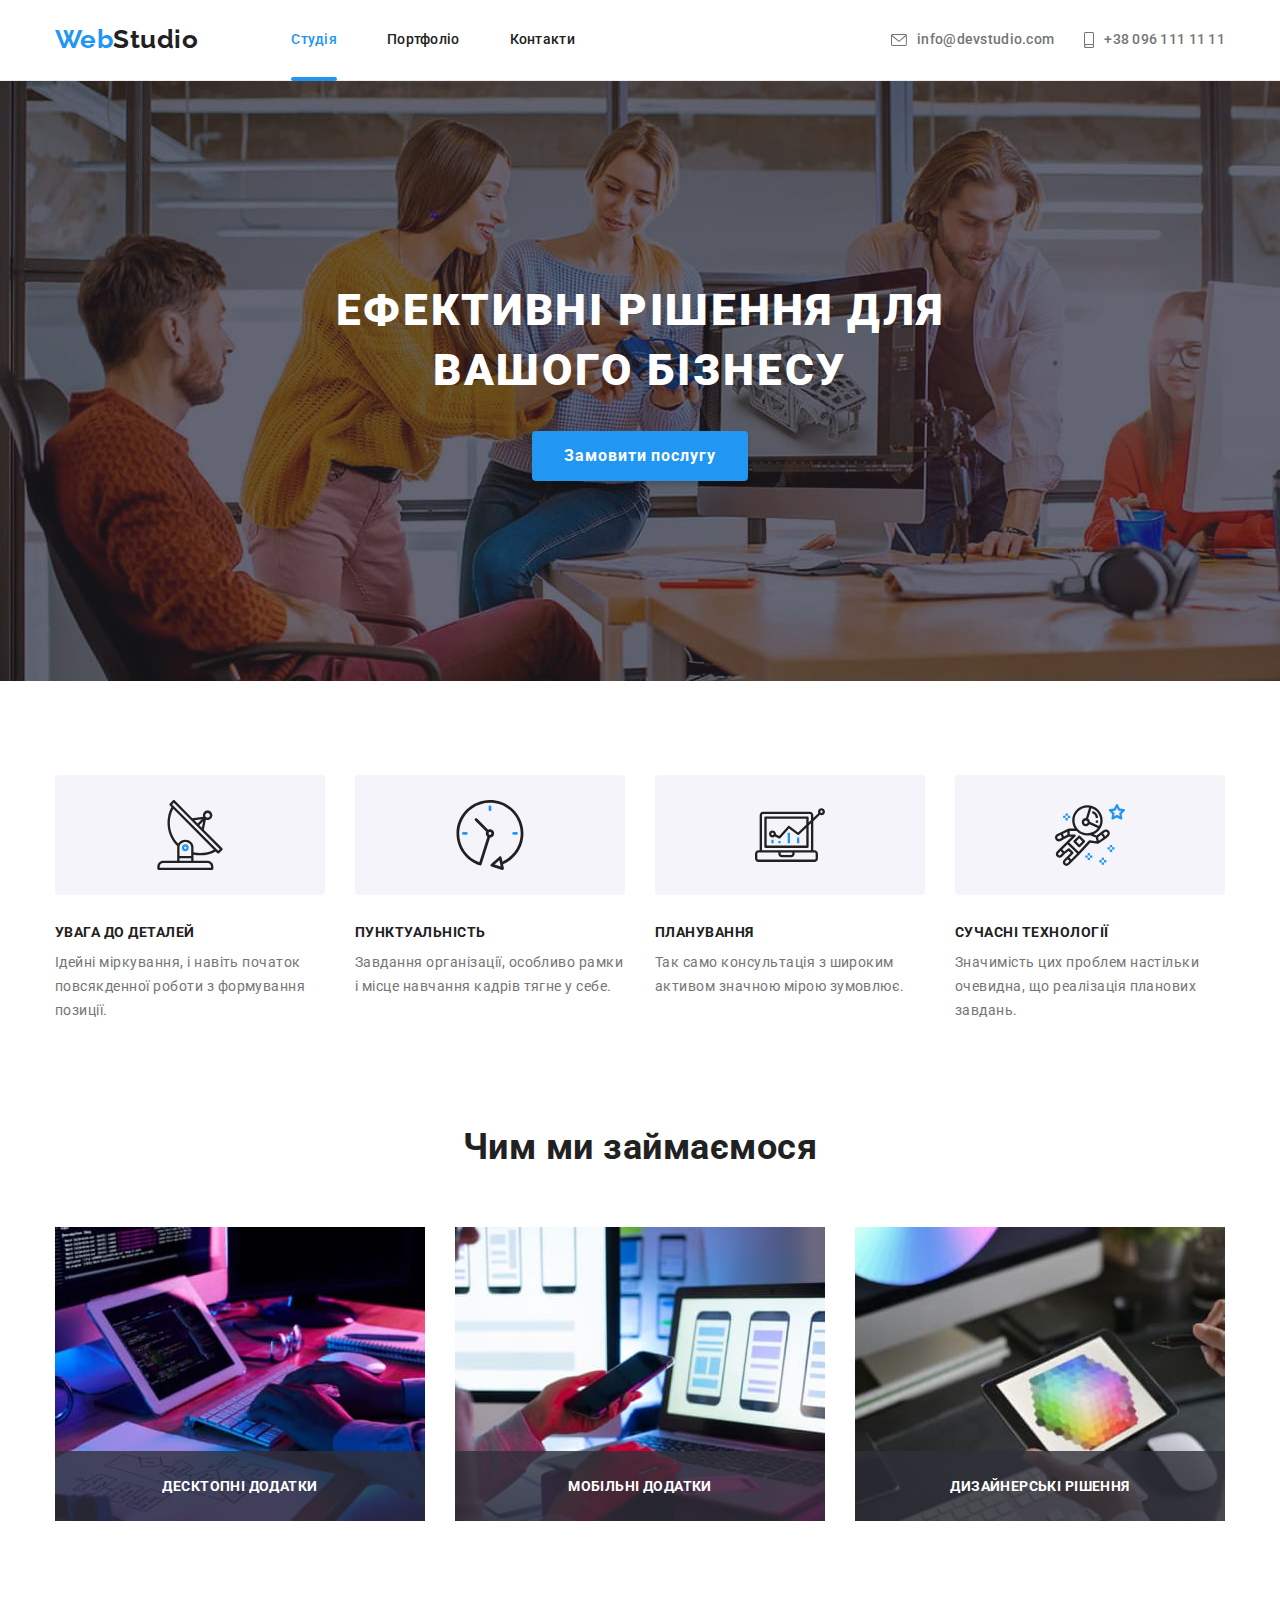
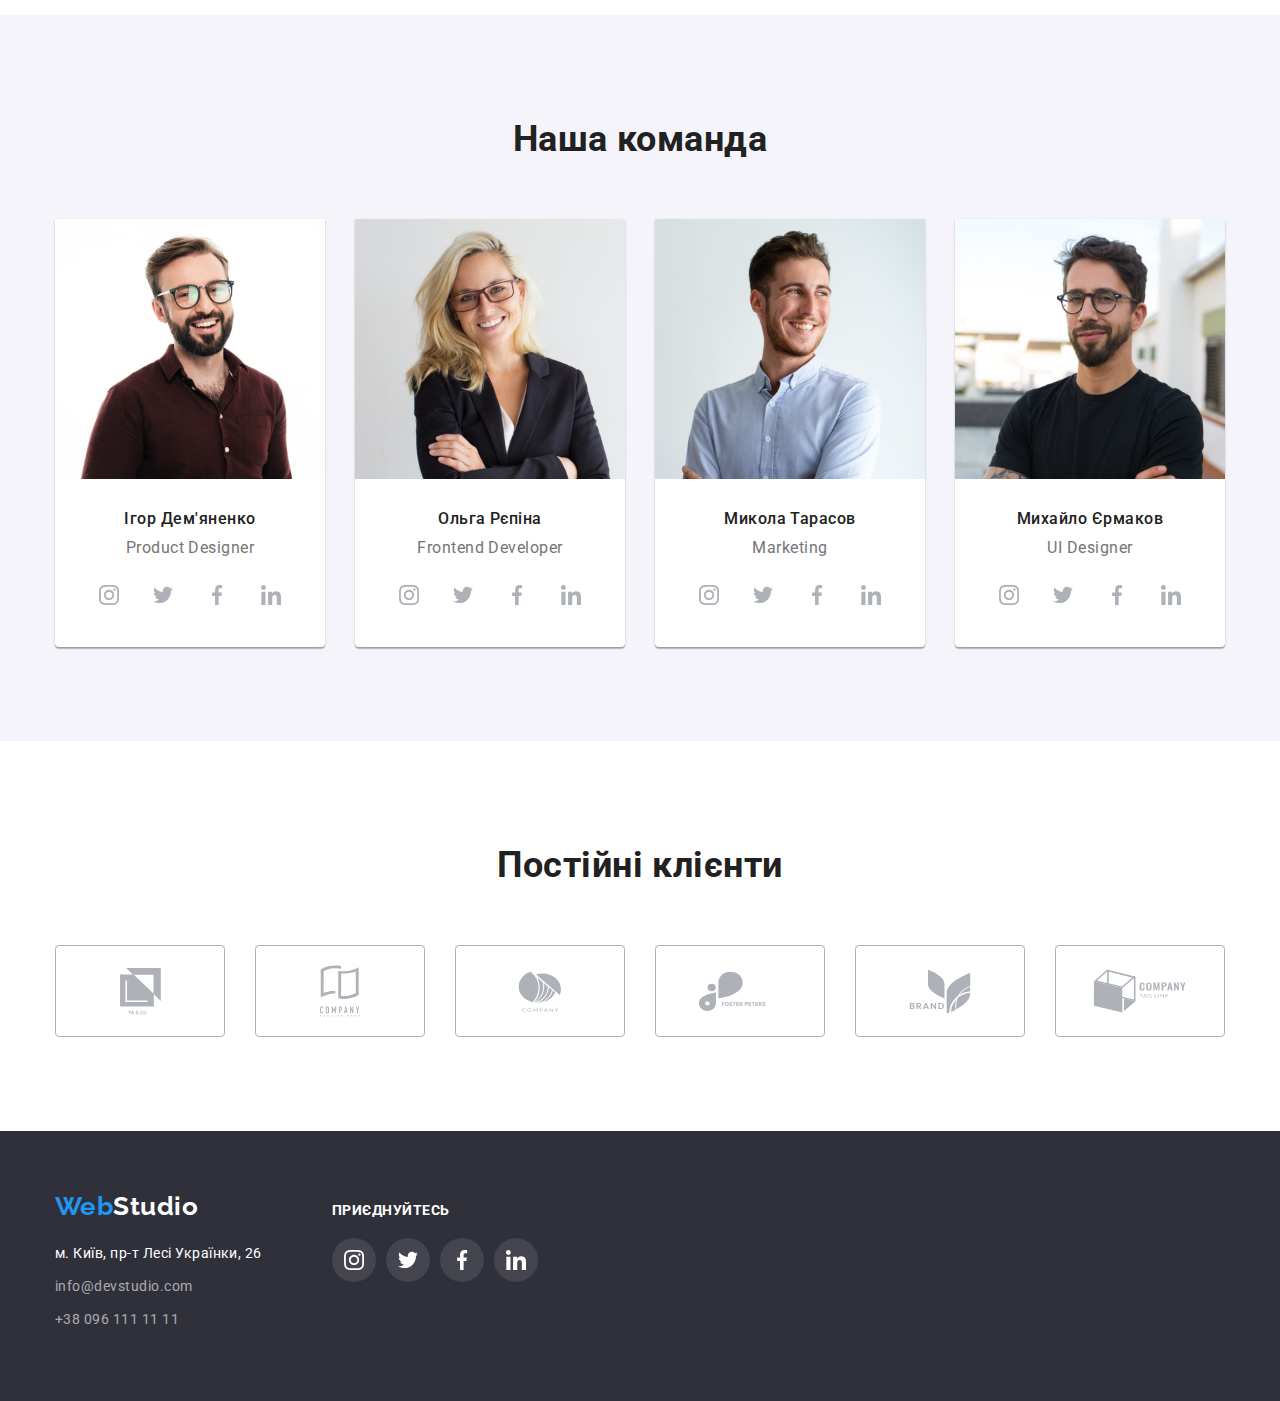
==== index.html @ 9562053c "gg" ====
<!DOCTYPE html>
<html lang="uk">
  <head>
    <meta charset="UTF-8" />
    <meta http-equiv="X-UA-Compatible" content="IE=edge" />
    <meta name="viewport" content="width=device-width, initial-scale=1.0" />
    <title>Document</title>
    <link
      href="https://fonts.googleapis.com/css2?family=Raleway:wght@700&family=Roboto:wght@400;500;700;900&display=swap"
      rel="stylesheet"
    />
    <link
      rel="stylesheet"
      href="https://cdnjs.cloudflare.com/ajax/libs/modern-normalize/1.1.0/modern-normalize.min.css"
    />
    <link rel="stylesheet" href="./css/styles.css" />
  </head>
  <body>
    <header class="page-header text-decor">
      <div class="container header-main">
        <a href="./index.html" class="logo-header"
          ><span class="logo-web">Web</span>Studio</a
        >
        <nav>
          <ul class="site-nav list">
            <li class="item">
              <a href="./index.html" class="link current">Студія</a>
            </li>
            <li class="item">
              <a href="./portfolio.html" class="link">Портфоліо</a>
            </li>
            <li class="item"><a href="" class="link">Контакти</a></li>
          </ul>
        </nav>
        <ul class="auth-nav list">
          <li class="item header-mail">
            <a href="mailto:info@devstudio.com" class="link">
              <svg class="icon-mail" width="16px" height="12px">
                <use href="./images/symbol-section.svg#icon-envelope"></use>
              </svg>
              info@devstudio.com</a
            >
          </li>
          <li class="item header-tel">
            <a href="tel:+380961111111" class="link">
              <svg class="icon-tel" width="10px" height="16px">
                <use href="./images/symbol-section.svg#icon-smartphone"></use>
              </svg>
              +38 096 111 11 11</a
            >
          </li>
        </ul>
      </div>
    </header>

    <main>
      <!-- Hero section -->
      <section class="hero section">
        <div class="container">
          <h1 class="hero-title">Ефективні рішення для вашого бізнесу</h1>
          <button type="button" class="button hero-button" data-modal-open >Замовити послугу</button>
        </div>
      </section>
      <!-- Features section -->
      <section class="features section">
        <div class="container main">
          <h2 class="section-title visually-hidden">Особливості</h2>
          <ul class="features-list list">
            <li class="item">
              <div class="icon-item">
                <svg class="link" width="70px" height="70px">
                  <use href="./images/symbol-section.svg#icon-antenna"></use>
                </svg>
              </div>
              <h3 class="title">Увага до деталей</h3>
              <p class="text">
                Ідейні міркування, і навіть початок повсякденної роботи з
                формування позиції.
              </p>
            </li>
            <li class="item">
              <div class="icon-item">
                <svg class="link" width="70px" height="70px">
                  <use href="./images/symbol-section.svg#icon-clock"></use>
                </svg>
              </div>
              <h3 class="title">Пунктуальність</h3>
              <p class="text">
                Завдання організації, особливо рамки і місце навчання кадрів
                тягне у себе.
              </p>
            </li>
            <li class="item">
              <div class="icon-item">
                <svg class="link" width="70px" height="70px">
                  <use href="./images/symbol-section.svg#icon-diagram"></use>
                </svg>
              </div>
              <h3 class="title">Планування</h3>
              <p class="text">
                Так само консультація з широким активом значною мірою зумовлює.
              </p>
            </li>
            <li class="item">
              <div class="icon-item">
                <svg class="link" width="70px" height="70px">
                  <use href="./images/symbol-section.svg#icon-astronaut"></use>
                </svg>
              </div>
              <h3 class="title">Сучасні технології</h3>
              <p class="text">
                Значимість цих проблем настільки очевидна, що реалізація
                планових завдань.
              </p>
            </li>
          </ul>
        </div>
      </section>
      <!-- Employment section -->
      <section class="employment section">
        <div class="container main">
          <h2 class="section-title">Чим ми займаємося</h2>
          <ul class="work-list list">
            <li class="item">
              <img src="./images/empl/img1.jpg" alt="Зайнятість" width="370" />
              <h3 class="work-title">Десктопні додатки</h3>
            </li>
            <li class="item">
              <img src="./images/empl/img2.jpg" alt="Зайнятість" width="370" />
              <h3 class="work-title">Мобільні додатки</h3>
            </li>
            <li class="item">
              <img src="./images/empl/img3.jpg" alt="Зайнятість" width="370" />
              <h3 class="work-title">Дизайнерські рішення</h3>
            </li>
          </ul>
        </div>
      </section>
      <!-- Team section -->
      <section class="team-section">
        <div class="container main">
          <h2 class="section-title">Наша команда</h2>
          <ul class="team-list list">
            <li class="item">
              <img
                src="./images/team/imgteam1.jpg"
                alt="Ігор Дем'яненко"
                width="270"
              />
              <div class="content">
                <h3 class="title">Ігор Дем'яненко</h3>
                <p class="text" lang="en">Product Designer</p>
                <ul class="social list">
                  <li class="item-icon">
                    <a href="" class="link-icon">
                      <svg class="link">
                        <use
                          href="./images/symbol-section.svg#icon-instagram"
                        ></use>
                      </svg>
                    </a>
                  </li>
                  <li class="item-icon">
                    <a href="" class="link-icon">
                      <svg class="link">
                        <use
                          href="./images/symbol-section.svg#icon-twitter"
                        ></use>
                      </svg>
                    </a>
                  </li>
                  <li class="item-icon">
                    <a href="" class="link-icon">
                      <svg class="link">
                        <use
                          href="./images/symbol-section.svg#icon-facebook"
                        ></use>
                      </svg>
                    </a>
                  </li>
                  <li class="item-icon">
                    <a href="" class="link-icon">
                      <svg class="link">
                        <use
                          href="./images/symbol-section.svg#icon-linkedin"
                        ></use>
                      </svg>
                    </a>
                  </li>
                </ul>
              </div>
            </li>
            <li class="item">
              <img
                src="./images/team/imgteam2.jpg"
                alt="Ольга Рєпіна"
                width="270"
              />
              <div class="content">
                <h3 class="title">Ольга Рєпіна</h3>
                <p class="text" lang="en">Frontend Developer</p>
                <ul class="social list">
                  <li class="item-icon">
                    <a href="" class="link-icon">
                      <svg class="link">
                        <use
                          href="./images/symbol-section.svg#icon-instagram"
                        ></use>
                      </svg>
                    </a>
                  </li>
                  <li class="item-icon">
                    <a href="" class="link-icon">
                      <svg class="link">
                        <use
                          href="./images/symbol-section.svg#icon-twitter"
                        ></use>
                      </svg>
                    </a>
                  </li>
                  <li class="item-icon">
                    <a href="" class="link-icon">
                      <svg class="link">
                        <use
                          href="./images/symbol-section.svg#icon-facebook"
                        ></use>
                      </svg>
                    </a>
                  </li>
                  <li class="item-icon">
                    <a href="" class="link-icon">
                      <svg class="link">
                        <use
                          href="./images/symbol-section.svg#icon-linkedin"
                        ></use>
                      </svg>
                    </a>
                  </li>
                </ul>
              </div>
            </li>
            <li class="item">
              <img
                src="./images/team/imgteam3.jpg"
                alt="Микола Тарасов"
                width="270"
              />
              <div class="content">
                <h3 class="title">Микола Тарасов</h3>
                <p class="text" lang="en">Marketing</p>
                <ul class="social list">
                  <li class="item-icon">
                    <a href="" class="link-icon">
                      <svg class="link">
                        <use
                          href="./images/symbol-section.svg#icon-instagram"
                        ></use>
                      </svg>
                    </a>
                  </li>
                  <li class="item-icon">
                    <a href="" class="link-icon">
                      <svg class="link">
                        <use
                          href="./images/symbol-section.svg#icon-twitter"
                        ></use>
                      </svg>
                    </a>
                  </li>
                  <li class="item-icon">
                    <a href="" class="link-icon">
                      <svg class="link">
                        <use
                          href="./images/symbol-section.svg#icon-facebook"
                        ></use>
                      </svg>
                    </a>
                  </li>
                  <li class="item-icon">
                    <a href="" class="link-icon">
                      <svg class="link">
                        <use
                          href="./images/symbol-section.svg#icon-linkedin"
                        ></use>
                      </svg>
                    </a>
                  </li>
                </ul>
              </div>
            </li>
            <li class="item">
              <img
                src="./images/team/imgteam4.jpg"
                alt="Михайло Єрмаков"
                width="270"
              />
              <div class="content">
                <h3 class="title">Михайло Єрмаков</h3>
                <p class="text" lang="en">UI Designer</p>
                <ul class="social list">
                  <li class="item-icon">
                    <a href="" class="link-icon">
                      <svg class="link">
                        <use
                          href="./images/symbol-section.svg#icon-instagram"
                        ></use>
                      </svg>
                    </a>
                  </li>
                  <li class="item-icon">
                    <a href="" class="link-icon">
                      <svg class="link">
                        <use
                          href="./images/symbol-section.svg#icon-twitter"
                        ></use>
                      </svg>
                    </a>
                  </li>
                  <li class="item-icon">
                    <a href="" class="link-icon">
                      <svg class="link">
                        <use
                          href="./images/symbol-section.svg#icon-facebook"
                        ></use>
                      </svg>
                    </a>
                  </li>
                  <li class="item-icon">
                    <a href="" class="link-icon">
                      <svg class="link">
                        <use
                          href="./images/symbol-section.svg#icon-linkedin"
                        ></use>
                      </svg>
                    </a>
                  </li>
                </ul>
              </div>
            </li>
          </ul>
        </div>
      </section>
      <!-- Regular customers section -->
      <section class="customers-section">
        <div class="container main">
          <h2 class="section-title">Постійні клієнти</h2>
          <ul class="company-list list">
            <li class="item">
              <a href="" class="icon-link">
                <svg class="link" width="41px" height="46.7px">
                  <use href="./images/symbol-section.svg#icon-group-2"></use>
                </svg>
              </a>
            </li>
            <li class="item">
              <a href="" class="icon-link">
                <svg class="link" width="40px" height="52px">
                  <use href="./images/symbol-section.svg#icon-group-3"></use>
                </svg>
              </a>
            </li>
            <li class="item">
              <a href="" class="icon-link">
                <svg class="link" width="43.46px" height="41.18px">
                  <use href="./images/symbol-section.svg#icon-group-4"></use>
                </svg>
              </a>
            </li>
            <li class="item">
              <a href="" class="icon-link">
                <svg class="link" width="84.44px" height="40.62px">
                  <use href="./images/symbol-section.svg#icon-group-5"></use>
                </svg>
              </a>
            </li>
            <li class="item">
              <a href="" class="icon-link">
                <svg class="link" width="62.54px" height="45.43px">
                  <use href="./images/symbol-section.svg#icon-group-6"></use>
                </svg>
              </a>
            </li>
            <li class="item">
              <a href="" class="icon-link">
                <svg class="link" width="93.79px" height="43.93px">
                  <use href="./images/symbol-section.svg#icon-group-7"></use>
                </svg>
              </a>
            </li>
          </ul>
        </div>
      </section>
    </main>

    <footer class="footer-section text-decor">
      <div class="container footer">
        <div class="container-logoadres">
          <a href="./index.html" class="logo-footer text-decor"
            ><span class="logo-web">Web</span>Studio</a
          >
          <address class="adres">
            <ul class="address-list list text-decor">
              <li class="item">
                <a
                  href="https://goo.gl/maps/ijaJ5MrbK64KNwwaA"
                  class="geoloc link"
                  >м. Київ, пр-т Лесі Українки, 26</a
                >
              </li>
              <li class="item">
                <a href="mailto:info@devstudio.com" class="link contact"
                  >info@devstudio.com</a
                >
              </li>
              <li class="item">
                <a href="tel:+380961111111" class="link contact"
                  >+38 096 111 11 11</a
                >
              </li>
            </ul>
          </address>
        </div>
        <div class="container-joinin">
          <h3 class="text">Приєднуйтесь</h3>
          <ul class="joinin-list list">
            <li class="item">
              <a href="" class="joinin-icon">
                <svg class="link" width="20px" height="20px">
                  <use href="./images/symbol-section.svg#icon-instagram"></use>
                </svg>
              </a>
            </li>
            <li class="item">
              <a href="" class="joinin-icon">
                <svg class="link" width="20px" height="20px">
                  <use href="./images/symbol-section.svg#icon-twitter"></use>
                </svg>
              </a>
            </li>
            <li class="item">
              <a href="" class="joinin-icon">
                <svg class="link" width="20px" height="20px">
                  <use href="./images/symbol-section.svg#icon-facebook"></use>
                </svg>
              </a>
            </li>
            <li class="item">
              <a href="" class="joinin-icon">
                <svg class="link" width="20px" height="20px">
                  <use href="./images/symbol-section.svg#icon-linkedin"></use>
                </svg>
              </a>
            </li>
          </ul>
        </div>
      </div>
    </footer>

    <div class="backdrop is-hidden" data-modal>
      <div class="modal">
        <button type="button" class="button-close" data-modal-close>
          <svg class="modal-close" width="11px" height="11px">
            <use href="./images/symbol-section.svg#icon-modal"></use>
          </svg>
        </button>
      </div>
    </div>
    <script src="./js/modal.js"></script>
  </body>
</html>
---- css/styles.css ----
:root {
  --primary-text-color: #757575;
  --title-text-color: #212121;
  --accent-color: #2196f3;
  --minor-color: #ffffff;
  --primary-bg: #f5f5f5;
  --secondary-bg: #2f303a;
  --button-bg: #f5f4fa;
  --footer-text-color: rgba(255, 255, 255, 0.6);
  --button-active: #188ce8;
  --border-portfolio: #eeeeee;
  --link-icon-color: #afb1b8;
  --gradient-overlay: rgba(47, 48, 58, 0.4);
  --bg-work-title-color: rgba(47, 48, 58, 0.8);
}

/*колір ховеру та кнопок #2196F3 */
/*колір заголовків #212121*/
/*колір тексту #757575  */
/* #FFFFFF */
/* #000000   */
/* фон #F5F5F5*/
/*фон #F5F4FA*/
body {
  color: var(--primary-text-color);
  font-family: Roboto, sans-serif;
  letter-spacing: 0.03em;
}
img {
  display: block;
}
p,
h1,
h2,
h3,
h4,
h5,
h6 {
  margin: 0;
}

ul {
  margin: 0;
  padding: 0;
}
.list {
  list-style: none;
  padding: 0;
  margin: 0;
}
.text-decor a {
  text-decoration: none;
}
/*для приховування тексту*/
.visually-hidden {
  position: absolute;
  white-space: nowrap;
  width: 1px;
  height: 1px;
  overflow: hidden;
  border: 0;
  padding: 0;
  clip: rect(0 0 0 0);
  clip-path: inset(50%);
  margin: -1px;
}
.container {
  width: 1200px;
  padding-left: 15px;
  padding-right: 15px;
  margin: 0 auto;
  /* outline: 2px solid tomato;*/
}
/*Header section*/
.page-header {
  display: block;
  background-color: var(--minor-color);
  border-bottom: 1px solid #ececec;
}
/*logo*/
.logo-header {
  display: block;
  padding-top: 24px;
  padding-bottom: 25px;

  color: var(--title-text-color);
  font-family: Raleway, sans-serif;
  font-weight: 700;
  font-size: 26px;
  line-height: 1.2;
}
.logo-web {
  color: var(--accent-color);
}

/*site nav*/
.site-nav {
  display: flex;
}
.site-nav .link {
  display: block;
  padding-top: 32px;
  padding-bottom: 32px;

  color: var(--title-text-color);
  font-weight: 500;
  font-size: 14px;
  line-height: 1.14;
  letter-spacing: 0.02em;
  transition: color 250ms cubic-bezier(0.4, 0, 0.2, 1);
}
.current::after {
  content: "";
  position: absolute;
  bottom: -1px;
  right: 0;
  left: 0;
  border: 2px solid var(--accent-color);
  border-radius: 2px;
  background-color: var(--accent-color);
}
.site-nav .link.current {
  color: var(--accent-color);
}
.site-nav .item {
  position: relative;
}
.site-nav .item:not(:last-child) {
  margin-right: 50px;
}
.site-nav .item:first-child {
  margin-left: 93px;
}

.site-nav .link:hover,
.site-nav .link:focus {
  color: var(--accent-color);
  transition: background-color 250ms cubic-bezier(0.4, 0, 0.2, 1),
    color 250ms cubic-bezier(0.4, 0, 0.2, 1);
}
.header-main {
  display: flex;
  align-items: center;
}
/*почта і тел*/
.auth-nav {
  display: flex;
  margin-left: auto;
}
.auth-nav .link {
  display: flex;
  padding-top: 32px;
  padding-bottom: 32px;
  align-items: center;
  transition: color 250ms cubic-bezier(0.4, 0, 0.2, 1);

  color: var(--primary-text-color);
  font-weight: 500;
  font-size: 14px;
  line-height: 1.14;
  letter-spacing: 0.02em;
}
.auth-nav .link:hover,
.auth-nav .link:focus {
  color: var(--accent-color);
}
.auth-nav .icon-tel,
.auth-nav .icon-mail {
  margin-right: 10px;
  fill: currentColor;
}
.auth-nav .header-mail {
  margin-right: 30px;
}

/*hero section*/
.hero.section {
  max-width: 1600px;
  height: 600px;
  padding-top: 200px;
  padding-bottom: 200px;
  background-color: var(--secondary-bg);
  background-image: linear-gradient(
      var(--gradient-overlay),
      var(--gradient-overlay)
    ),
    url(../images/heroimg.jpg);
  background-repeat: no-repeat;
  text-align: center;
  margin: 0 auto;
}
.hero-title {
  color: var(--minor-color);
  font-weight: 900;
  font-size: 44px;
  line-height: 1.36;
  text-align: center;
  letter-spacing: 0.06em;
  text-transform: uppercase;

  max-width: 696px;
  margin: 0 auto 30px;
}
.hero .button {
  font-weight: 700;
  font-size: 16px;
  line-height: 1.87;
  cursor: pointer;
  align-items: center;
  text-align: center;
  letter-spacing: 0.06em;
  min-width: 216px;
  padding: 10px 32px;
  border-radius: 4px;
  border: 0;
  box-shadow: 0px 4px 4px rgba(0, 0, 0, 0.15);
  transition: background-color 250ms cubic-bezier(0.4, 0, 0.2, 1);
}
.hero .button:hover,
.hero .button:focus {
  background-color: var(--button-active);
}
.button {
  display: inline-block;
  color: var(--minor-color);
  background-color: var(--accent-color);
  font-family: inherit;
}
/*Features section*/
.features.section {
  padding-top: 94px;
  padding-bottom: 94px;
}
.features-list .icon-item {
  display: flex;
  align-items: center;
  justify-content: center;
  width: 270px;
  height: 120px;
  border-radius: 4px;
  background-color: var(--button-bg);
  margin-bottom: 30px;
}

.section-title {
  color: var(--title-text-color);
  font-size: 36px;
  line-height: 1.67;
  text-align: center;
  margin-top: 0;
  margin-bottom: 50px;
}
.features-list {
  display: flex;
  margin-top: 0;
}
.features-list .item {
  width: calc((100%-90px) / 4);
}
.features-list .item:not(:last-child) {
  margin-right: 30px;
}
.features-list .title {
  color: var(--title-text-color);
  font-size: 14px;
  line-height: 1.14;
  text-transform: uppercase;
  margin-top: 0;
  margin-bottom: 10px;
}
.features-list .text {
  font-size: 14px;
  line-height: 1.71;
  margin: 0;
}

/*Employment section*/
.employment.section {
  padding-bottom: 94px;
}
.work-list {
  display: flex;
}
.work-list .item {
  position: relative;

  width: calc((100%-60px) / 3);
}
.work-list .item:not(:last-child) {
  margin-right: 30px;
}
.work-title {
  display: flex;
  position: absolute;
  bottom: 0;
  right: 0;
  left: 0;
  height: 70px;
  justify-content: center;
  align-items: center;

  font-size: 14px;
  line-height: 0.875;
  letter-spacing: 0.03em;
  text-transform: uppercase;
  color: var(--minor-color);
  background-color: var(--bg-work-title-color);
}
/*Team section*/
.team-section {
  background-color: var(--button-bg);
  padding-top: 94px;
  padding-bottom: 94px;
}
.team-list {
  display: flex;
}
.team-list .item {
  width: calc((100%-90px) / 4);
}
.team-list .item:not(:last-child) {
  margin-right: 30px;
}
.team-list > li {
  background-color: var(--minor-color);
}

.team-list .title {
  color: var(--title-text-color);
  font-weight: 500;
  font-size: 16px;
  line-height: 1.19;
  text-align: center;
  margin-bottom: 10px;
  margin-top: 0;
}
.team-list .text {
  font-size: 16px;
  line-height: 1.19;
  text-align: center;
  margin-top: 0;
  margin-bottom: 16px;
}
.team-list .content {
  padding-top: 30px;
  padding-bottom: 30px;
}

.team-list .item {
  box-shadow: 0px 1px 3px rgba(0, 0, 0, 0.12), 0px 1px 1px rgba(0, 0, 0, 0.14),
    0px 2px 1px rgba(0, 0, 0, 0.2);
  border-radius: 0px 0px 4px 4px;
}

.team-list .social {
  display: flex;
  justify-content: center;
}
.social .link-icon {
  display: flex;
  align-items: center;
  justify-content: center;
  border-radius: 50%;
  /*outline: #212121 solid 1px;*/
  color: var(--link-icon-color);

  width: 44px;
  height: 44px;
  transition: background-color 250ms cubic-bezier(0.4, 0, 0.2, 1),
    color 250ms cubic-bezier(0.4, 0, 0.2, 1);
}
.social .item-icon:not(:last-child) {
  margin-right: 10px;
}
.social .link {
  width: 20px;
  height: 20px;
  fill: currentColor;
}
.social .link-icon:hover,
.social .link-icon:focus {
  background-color: var(--accent-color);
  color: var(--minor-color);
}
/*Regular customers section*/
.customers-section {
  padding-top: 94px;
  padding-bottom: 94px;
}
.company-list {
  display: flex;
}
.company-list .icon-link {
  display: flex;
  align-items: center;
  justify-content: center;
  width: 170px;
  height: 92px;
  border: 1px solid var(--link-icon-color);
  border-radius: 4px;
  transition: color 250ms cubic-bezier(0.4, 0, 0.2, 1),
    border 250ms cubic-bezier(0.4, 0, 0.2, 1);

  color: var(--link-icon-color);
}
.company-list .item:not(:last-child) {
  margin-right: 30px;
}
.company-list .link {
  fill: currentColor;
}
.company-list .icon-link:hover,
.company-list .icon-link:focus {
  color: var(--accent-color);
  border-color: var(--accent-color);
}

/*Footer section*/

.logo-footer {
  display: inline-block;
  margin-bottom: 20px;
  color: var(--minor-color);
  font-weight: 700;
  font-family: "Raleway";
  font-size: 26px;
  line-height: 1.19;
}
.address-list .item {
  margin-bottom: 9px;
}
.address-list .link {
  color: var(--footer-text-color);
  font-size: 14px;
  line-height: 1.7;
  font-style: normal;
  transition: color 250ms cubic-bezier(0.4, 0, 0.2, 1);
}
.address-list .geoloc {
  color: var(--minor-color);
}
.address-list .geoloc:hover,
.address-list .geoloc:focus {
  color: var(--accent-color);
}
.address-list .contact:hover,
.address-list .contact:focus {
  color: var(--accent-color);
}
.footer-section {
  background-color: var(--secondary-bg);
  padding-top: 60px;
  padding-bottom: 60px;
}
.container-logoadres {
  margin-right: 70px;
}
.container.footer {
  display: flex;
  align-items: baseline;
}
.container-joinin {
  color: var(--minor-color);
}
.joinin-list {
  display: flex;
}
.container-joinin .text {
  font-size: 14px;
  line-height: 16px;
  letter-spacing: 0.875;
  text-transform: uppercase;
  margin-bottom: 20px;
}
.joinin-list .joinin-icon {
  display: flex;
  align-items: center;
  justify-content: center;
  border-radius: 50%;
  /* outline: #afb1b8 solid 1px;*/
  width: 44px;
  height: 44px;
  background-color: rgba(255, 255, 255, 0.1);
  color: var(--minor-color);
  transition: background-color 250ms cubic-bezier(0.4, 0, 0.2, 1),
    color 250ms cubic-bezier(0.4, 0, 0.2, 1);
}
.joinin-list .item:not(:last-child) {
  margin-right: 10px;
}
.joinin-list .link {
  fill: currentColor;
}
.joinin-list .joinin-icon:hover,
.joinin-list .joinin-icon:focus {
  background-color: var(--accent-color);
}

/*Portfolio page*/

/*Фільтри (кнопки)*/
.filter-list {
  display: flex;
  justify-content: center;
  margin-bottom: 50px;
}
.filter-list .item:not(:last-child) {
  margin-right: 8px;
}

.filter-list .button {
  color: var(--title-text-color);
  background-color: var(--button-bg);
  border: 0;
  cursor: pointer;
  font-weight: 500;
  font-size: 16px;
  line-height: 1.6;
  text-align: center;
  padding: 6px 22px;
  border-radius: 4px;
  transition: background-color 250ms cubic-bezier(0.4, 0, 0.2, 1),
    color 250ms cubic-bezier(0.4, 0, 0.2, 1),
    box-shadow 250ms cubic-bezier(0.4, 0, 0.2, 1);
}
.filter-list .button:hover,
.filter-list .button:focus {
  color: var(--minor-color);
  background-color: var(--accent-color);
  box-shadow: 0px 3px 1px rgba(0, 0, 0, 0.1), 0px 1px 2px rgba(0, 0, 0, 0.08),
    0px 2px 2px rgba(0, 0, 0, 0.12);
}
/*Секція портфоліо*/
.portfolio-section {
  padding-top: 94px;
  padding-bottom: 94px;
}
.portfolio-list {
  display: flex;
  flex-wrap: wrap;
}
.portfolio-list .item {
  /* width: 370px;*/
  width: calc((100% - 60px) / 3);
  margin-bottom: 30px;
  margin-right: 30px;
}
.portfolio-list .item:nth-child(3n) {
  margin-right: 0;
}
.portfolio-list .item:nth-last-child(-n + 3) {
  margin-bottom: 0;
}
.portfolio-list .item:hover {
  box-shadow: 0px 1px 1px rgba(0, 0, 0, 0.12), 0px 4px 4px rgba(0, 0, 0, 0.06),
    1px 4px 6px rgba(0, 0, 0, 0.16);
}
.portfolio-list .title {
  color: var(--title-text-color);
  font-size: 18px;
  line-height: 2;
  letter-spacing: 0.06em;
  margin-top: 0;
  margin-bottom: 4px;
}
.portfolio-list .content {
  padding: 20px 24px;
  border-bottom: 1px solid var(--border-portfolio);
  border-right: 1px solid var(--border-portfolio);
  border-left: 1px solid var(--border-portfolio);
}
.portfolio-list > li {
  background-color: var(--minor-color);
  transition: box-shadow 250ms cubic-bezier(0.4, 0, 0.2, 1);
}

.portfolio-list .text {
  color: var(--primary-text-color);
  font-size: 16px;
  line-height: 1.875;
  margin-top: 0;
  margin-bottom: 0;
}
.portfoli-images {
  position: relative;
  overflow: hidden;
}
.item:hover .portfolio-text,
.item:focus .portfolio-text {
  transform: translateY(0);
}
.portfolio-text {
  position: absolute;
  display: block;
  top: 0;
  left: 0;
  width: 100%;
  height: 100%;
  transform: translateY(101%);
  transition: transform 250ms cubic-bezier(0.4, 0, 0.2, 1);

  color: var(--minor-color);
  padding: 63px 24px;
  font-style: normal;
  font-weight: 400;
  font-size: 18px;
  line-height: 1.56;
  letter-spacing: 0.03em;
  background-color: rgba(33, 150, 243, 0.9);
}

/*Модалка*/
.backdrop {
  position: absolute;
  top: 0;
  width: 100%;
  height: 100%;
  background: rgba(0, 0, 0, 0.2);
  transition: opacity 300ms cubic-bezier(0.4, 0, 0.2, 1),
  visibility 300ms cubic-bezier(0.4, 0, 0.2, 1);
}
.backdrop.is-hidden .modal {
  transform: translate(-50%, -50%) scale(0);
}
.button-close {
  position: absolute;
  width: 30px;
  height: 30px;
  top: 8px;
  right: 8px;
  display: flex;
  align-items: center;
  justify-content: center;
  border-radius: 50%;
  background: var(--minor-color);
  border: 1px solid rgba(0, 0, 0, 0.1);
  cursor: pointer;
}
.modal {
  position: absolute;
  top: 50%;
  left: 50%;
  width: 528px;
  min-height: 581px;
  background-color: var(--minor-color);
  border-radius: 5px;
  transform: translate(-50%, -50%) scale(1);
  transition: transform 300ms cubic-bezier(0.4, 0, 0.2, 1);
}
.is-hidden {
  opacity: 0;
  visibility: hidden;
  pointer-events: none;
}
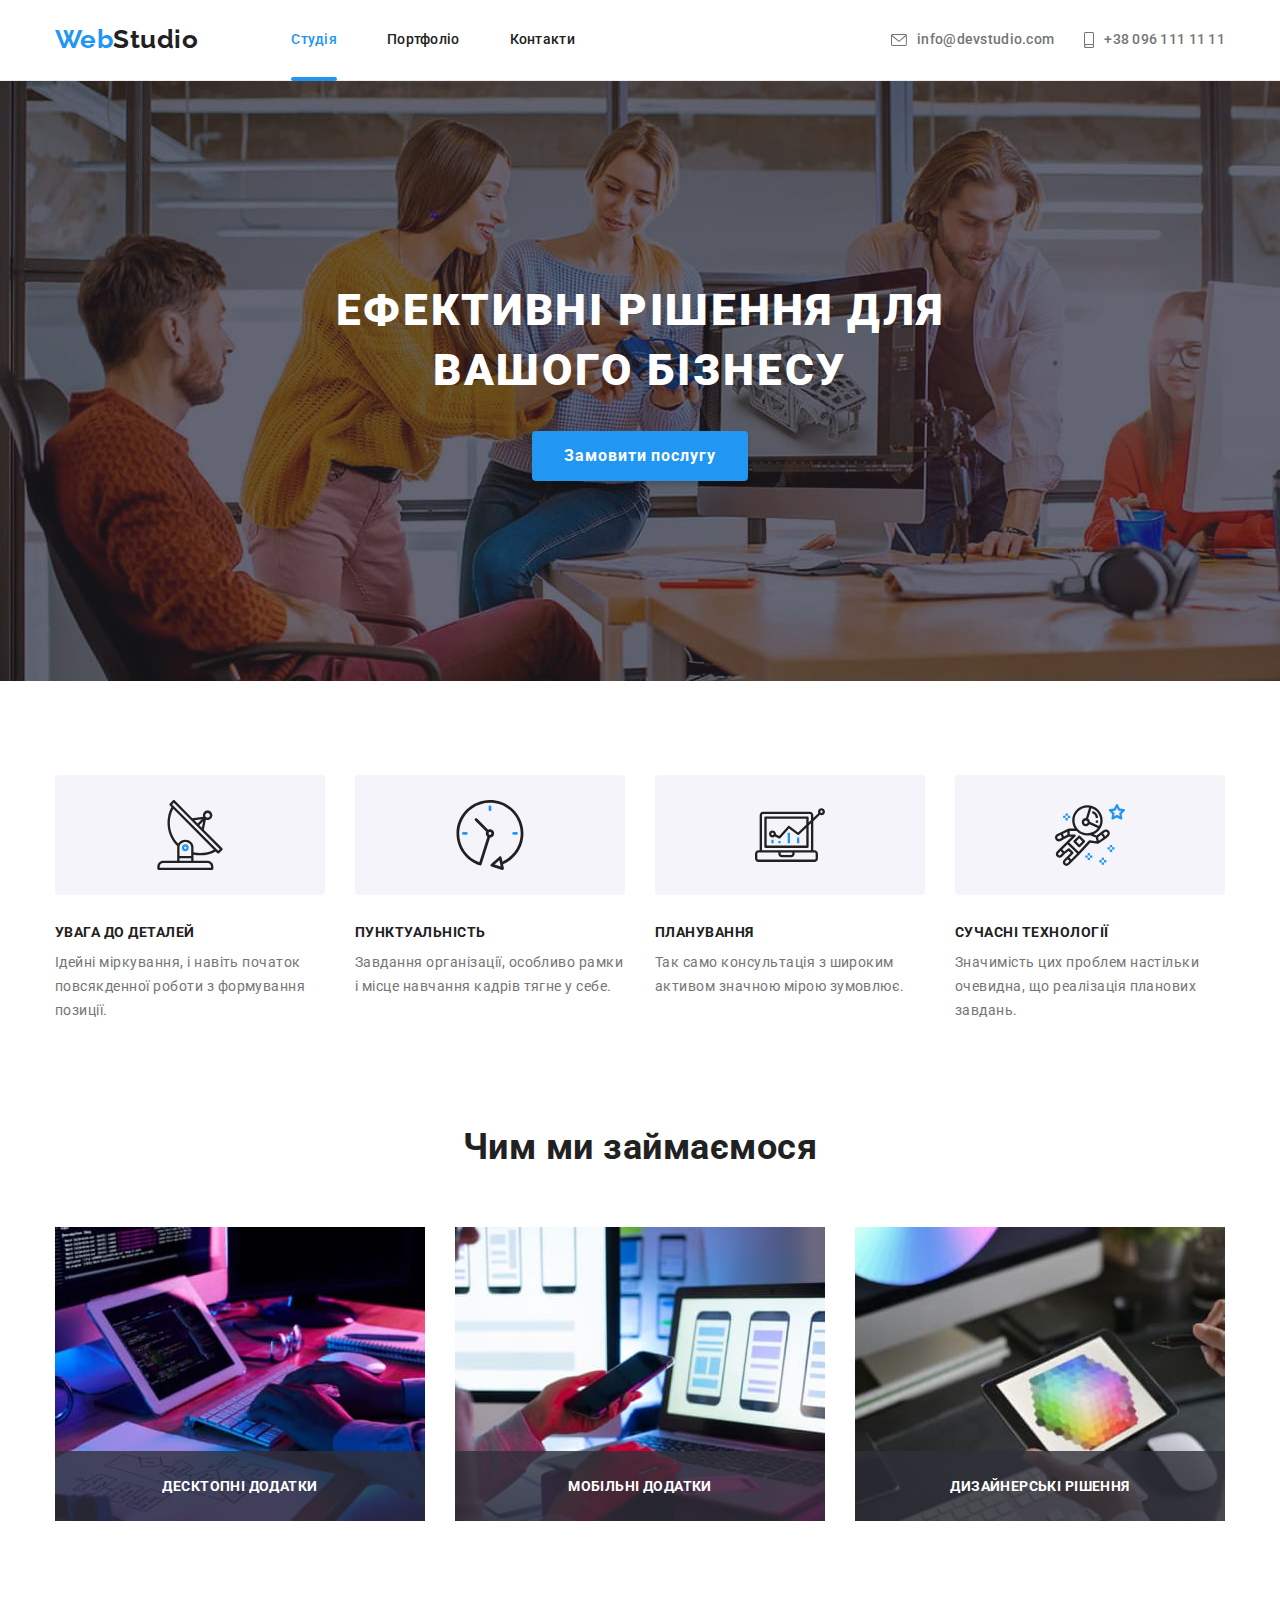
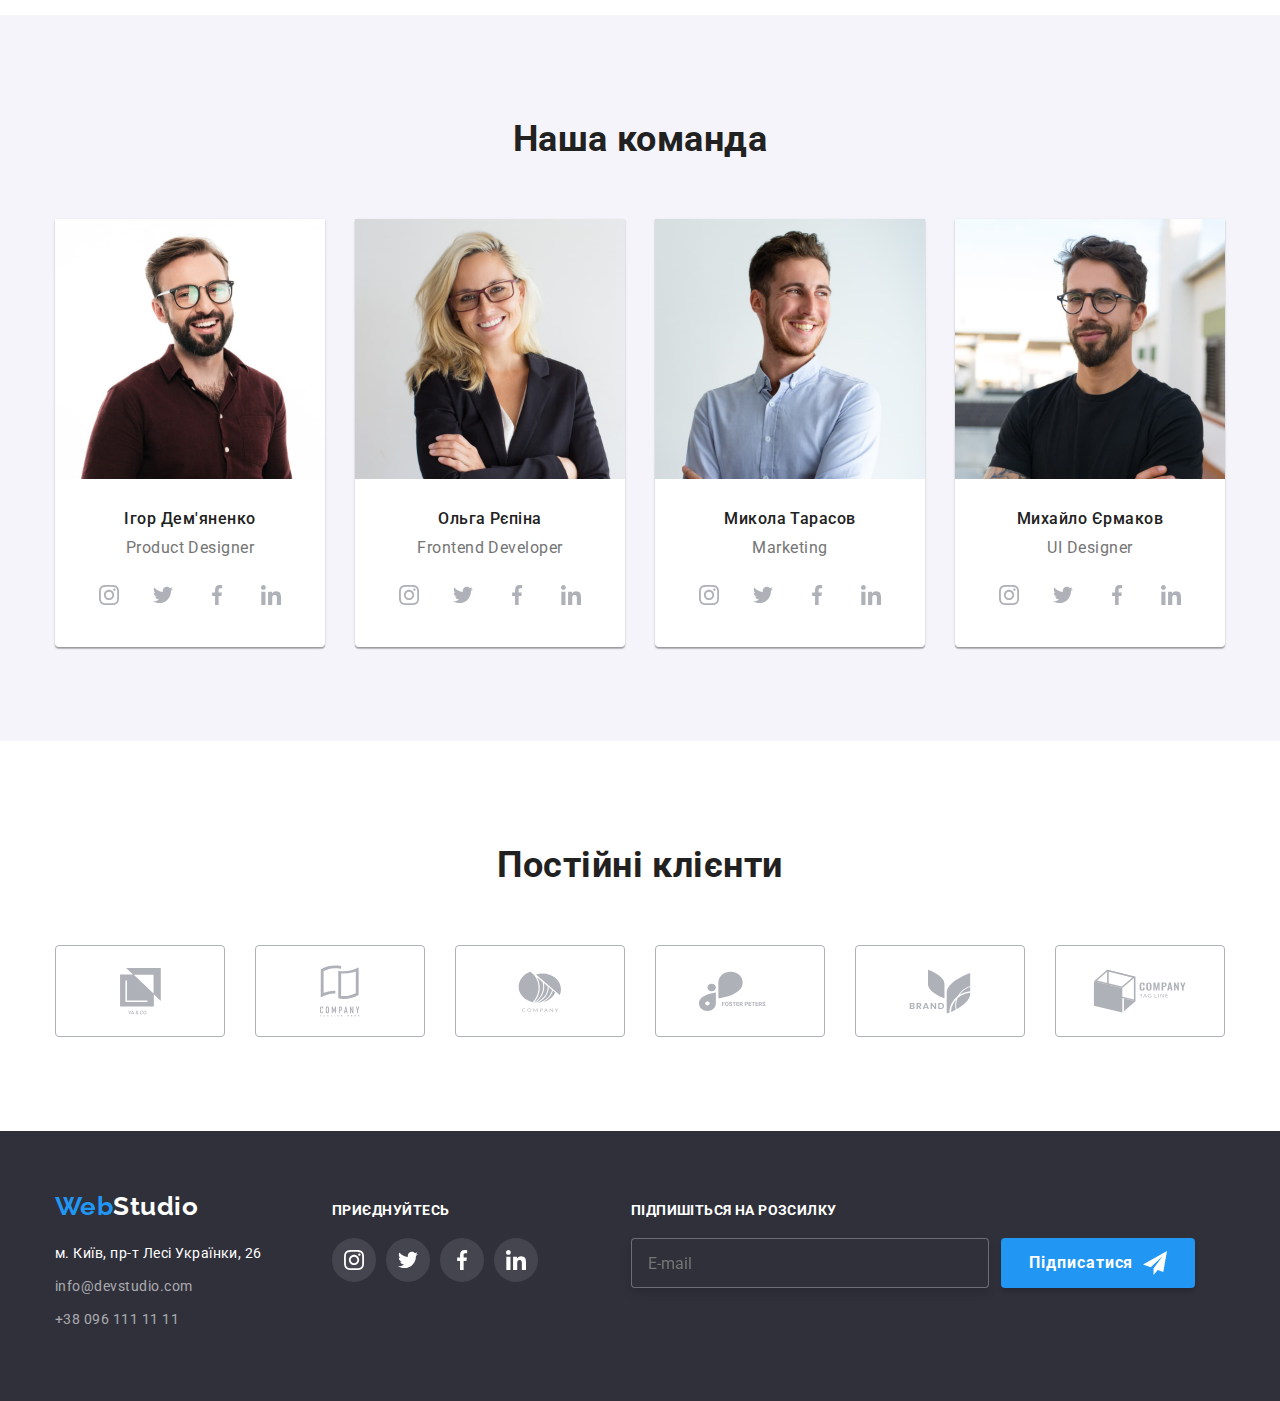
==== commit 2d204d18: "secondarydz" ====
--- a/index.html
+++ b/index.html
@@ -453,6 +453,19 @@
             </li>
           </ul>
         </div>
+        <div class="subscribe">
+          <form class="sub-form">
+          <label class="sub-label">
+            <span class="sub-title">Підпишіться на розсилку</span>
+            <input type="email" name="email" class="sub-input" placeholder="E-mail">
+          </label>
+          <button type="submit" class="button sub-btn">Підписатися
+            <svg class="icon-sub" width="24px" height="24px">
+               <use href="./images/symbol-section.svg#icon-sub"></use>
+            </svg>
+          </button>
+          </form>
+        </div>
       </div>
     </footer>
 
@@ -463,6 +476,51 @@
             <use href="./images/symbol-section.svg#icon-modal"></use>
           </svg>
         </button>
+        <form class="js-form">
+          <b class="form-title">Залиште свої дані, ми вам передзвонимо</b>
+          <div class="form-field">
+            <label for="fname" class="text-label">Ім'я</label>
+            <div class="posit-icon">
+              <input type="text" name="fname" id="fname" class="input-styles">
+              <svg class="icon" width="18px" height="18px">
+                <use href="./images/symbol-section.svg#icon-person"></use>
+              </svg>
+            </div>
+          </div>
+          <div class="form-field">
+            <label for="tel" class="text-label">Телефон</label>
+            <div class="posit-icon">
+              <input type="tel" name="tel" id="tel" class="input-styles">
+              <svg class="icon" width="18px" height="18px">
+               <use href="./images/symbol-section.svg#icon-phone"></use>
+              </svg>
+            </div>
+          </div>
+          <div class="form-field">
+            <label for="email" class="text-label">Пошта</label>
+            <div class="posit-icon">
+              <input type="email" name="email" id="email" class="input-styles">
+            <svg class="icon" width="18px" height="18px">
+              <use href="./images/symbol-section.svg#icon-email"></use>
+            </svg>
+            </div>
+          </div>
+          <div class="form-field">
+            <label for="comment" class="text-label">Коментар</label>
+            <textarea name="comment" id="comment" cols="30" rows="10" placeholder="Введіть текст" class="textarea-styles"></textarea>
+          </div>
+          <div class="form-policy">
+            <input type="checkbox" name="policy" id="policy" class="checkbox-policy" required>
+            <label for="policy" class="text-policy">
+            <span class="icon-policy">
+              <svg class="check-icon" width="18px" height="18px">
+                <use href="./images/symbol-section.svg#icon-check"></use>
+              </svg>
+            </span>
+              Погоджуюся з розсилкою та приймаю <a href="" class="check-link">Умови договору</a></label>
+          </div>
+          <button class="button submit" type="submit">Відправити</button>
+        </form>
       </div>
     </div>
     <script src="./js/modal.js"></script>
--- a/css/styles.css
+++ b/css/styles.css
@@ -461,6 +461,7 @@
 }
 .container-joinin {
   color: var(--minor-color);
+  margin-right: 93px;
 }
 .joinin-list {
   display: flex;
@@ -496,6 +497,64 @@
   background-color: var(--accent-color);
 }
 
+/*Subscribe*/
+.subscrube{
+
+}
+.sub-title{
+  font-weight: 700;
+  font-size: 14px;
+  line-height: 16px;
+  letter-spacing: 0.03em;
+  text-transform: uppercase;
+  color: var(--minor-color);
+  margin-bottom: 20px;
+}
+.sub-form{
+  display: flex;
+  align-items: flex-end;
+
+}
+.sub-label{
+  display: flex;
+  flex-direction: column;
+}
+.sub-input{
+  padding-left: 16px;
+  height: 50px;
+  width: 358px;
+  font-size: 16px;
+  line-height: 0.8;
+  color: rgba(255, 255, 255, 0.6);
+  background-color: var(--secondary-bg);
+
+  border: 1px solid rgba(255, 255, 255, 0.3);
+  filter: drop-shadow(0px 4px 4px rgba(0, 0, 0, 0.15));
+  border-radius: 4px;
+  outline: none;
+  margin-right: 12px;
+  transition: background-color 250ms cubic-bezier(0.4, 0, 0.2, 1);
+}
+.sub-btn{
+  display: flex;
+  align-items: center;
+  padding: 10px 28px;
+  height: 50px;
+  box-shadow: 0px 4px 4px rgba(0, 0, 0, 0.15);
+  border-radius: 4px;
+  border: none;
+
+  font-weight: 700;
+  font-size: 16px;
+  line-height: 0.53;
+  text-align: center;
+  letter-spacing: 0.06em;
+  color: var(--minor-color);
+  cursor: pointer;
+}
+.icon-sub{
+  margin-left: 10px;
+}
 /*Portfolio page*/
 
 /*Фільтри (кнопки)*/
@@ -646,9 +705,148 @@
   border-radius: 5px;
   transform: translate(-50%, -50%) scale(1);
   transition: transform 300ms cubic-bezier(0.4, 0, 0.2, 1);
+
+  padding: 40px;
 }
 .is-hidden {
   opacity: 0;
   visibility: hidden;
   pointer-events: none;
 }
+/*Form*/
+.js-form{
+  display: flex;
+  flex-direction: column;
+}
+.form-title{
+  display: block;
+  font-weight: 700;
+  font-size: 20px;
+  line-height: 0.87;
+  text-align: center;
+  letter-spacing: 0.03em;
+  color: var(--title-text-color);
+  margin-bottom: 12px;
+}
+textarea{
+  resize: none;
+}
+.form-field{
+/*   outline: 1px solid blue; */
+  display: flex;
+  flex-direction: column;
+  margin-bottom: 10px;
+}
+.text-label{
+  font-size: 12px;
+  line-height: 0.857;
+  letter-spacing: 0.01em;
+  margin-bottom: 4px;
+
+}
+.posit-icon{
+  position: relative;
+}
+.input-styles{
+width: 100%;
+height: 40px;
+padding-top: 12px;
+padding-bottom: 12px;
+padding-left: 42px;
+border: 1px solid rgba(33, 33, 33, 0.2);
+border-radius: 4px;
+outline: none;
+ transition: border 250ms cubic-bezier(0.4, 0, 0.2, 1);
+}
+.form-field .icon{
+  position: absolute;
+  left: 10px;
+  top: 50%;
+  transform: translateY(-50%);
+  color: var(--title-text-color);
+  fill: currentColor;
+}
+.input-styles:focus,
+.textarea-styles:focus{
+  border: 1px solid var(--accent-color);
+}
+.input-styles:focus + .icon{
+  color: var(--accent-color);
+}
+.textarea-styles{
+width: 100%;
+height: 120px;
+border: 1px solid rgba(33, 33, 33, 0.2);
+border-radius: 4px;
+padding: 12px 16px;
+margin-bottom: 20px;
+font-size: 12px;
+line-height: 0.857;
+letter-spacing: 0.01em;
+color: rgba(117, 117, 117, 0.5);
+outline: none;
+ transition: border 250ms cubic-bezier(0.4, 0, 0.2, 1);
+}
+.form-policy{
+  display: flex;
+  align-items: center;
+  justify-content: center;
+  text-align: center;
+  margin-bottom: 30px;
+}
+.text-policy{
+  display: flex;
+  justify-content: center;
+  align-items: center;
+  font-size: 14px;
+  line-height: 0.58;
+  letter-spacing: 0.03em;
+}
+.checkbox-policy{
+  -webkit-appearance: none;
+  -moz-appearance: none;
+  appearance: none;
+}
+.icon-policy{
+  display: flex;
+  justify-content: center;
+  align-items: center;
+  margin-right: 8px;
+  width: 16px;
+  height: 15px;
+  border-radius: 2px;
+  border: 2px solid var(--title-text-color);
+  transition: border 250ms cubic-bezier(0.4, 0, 0.2, 1);
+}
+.check-icon{
+  position: absolute;
+  visibility: hidden;
+}
+.checkbox-policy:checked +.text-policy span .check-icon{
+  visibility: visible;
+}
+.checkbox-policy:focus + .text-policy .icon-policy{
+  border: 2px solid var(--accent-color);
+}
+.check-link{
+  color: var(--accent-color);
+  padding-left: 4px;
+}
+
+.button.submit{
+  font-weight: 700;
+  font-size: 16px;
+  line-height: 1.875;
+  letter-spacing: 0.06em;
+  padding: 10px 52px;
+  box-shadow: 0px 4px 4px rgba(0, 0, 0, 0.15);
+  border-radius: 4px;
+  border: none;
+  cursor: pointer;
+  margin: 0 auto;
+  transition: background-color 250ms cubic-bezier(0.4, 0, 0.2, 1);
+}
+.button.submit:hover,
+.button.submit:focus{
+  background-color: var(--button-active);
+}